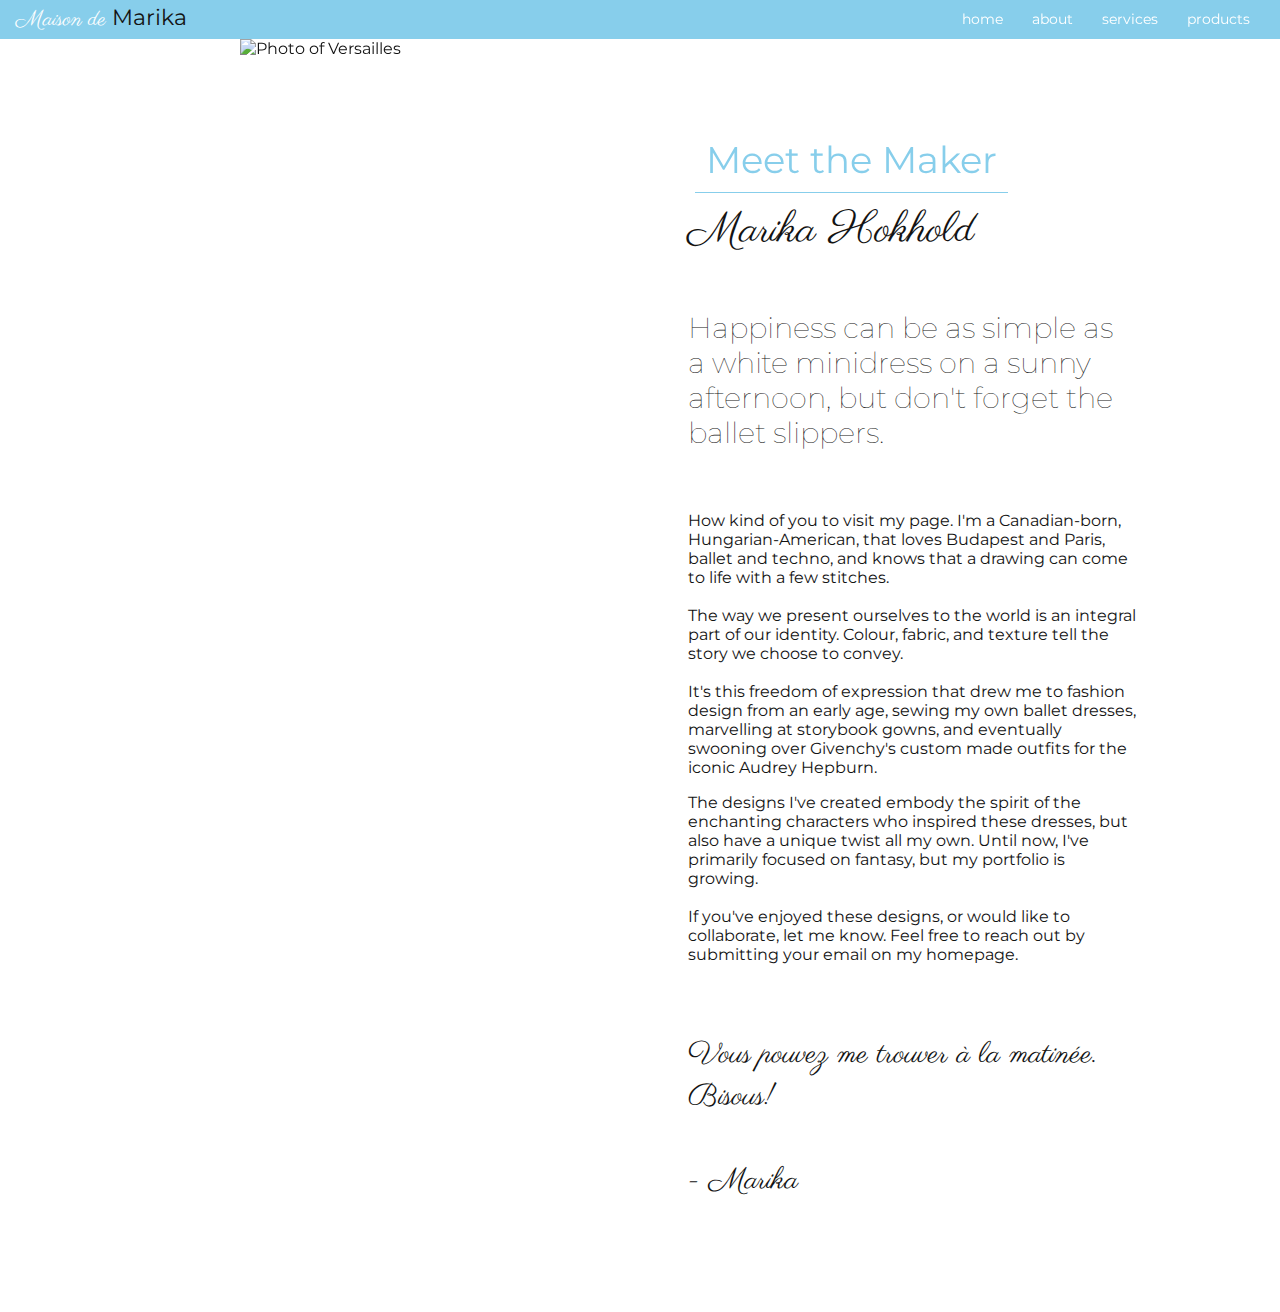
==== about.html @ b31ef6d5 "Fixed UI responsiveness and added new images" ====
<!DOCTYPE html>
<html lang="en">
<head>
    <meta charset="UTF-8">
    <meta http-equiv="X-UA-Compatible" content="IE=edge">
    <meta name="viewport" content="width=device-width, initial-scale=1.0">
    <title>Document</title>
    <link rel="stylesheet" href="css/main.css">
    <link rel="stylesheet" href="css/about.css">
</head>
<body>
    <div class="navbar">
        <div class="container">

            <a class="logo" href="#">Maison de<span> Marika</span></a>

            <div class="img-menu-cta">
                <img id="mobile-cta" src="images/menu.png" alt="Open menu">
            </div>

            <nav>
                <div class="img-menu-exit">
                    <img id="mobile-menu-exit" src="images/menu-exit.png" alt="Close menu">
                </div>

                <ul>
                    <li><a href="./index.html">home</a></li>
                    <li class="current"><a href="./about.html">about</a></li>
                    <li><a href="#">services</a></li>
                    <li><a href="#">products</a></li>
                </ul>
            </nav>

        </div>
    </div>

    <section class="bottom">

        <div class="right-col" id="right-col">
            <div class="h2"><h2><span>Meet the Maker</span>Marika Hokhold</h2></div>
            <p>
                <div id="p1" class="p1">
                    Happiness can be as simple as a white minidress on a sunny afternoon,
                    but don't forget the ballet slippers.
                </div>
                <div id="p2" class="p2">
                    How kind of you to visit my page. I'm a Canadian-born, Hungarian-American, 
                    that loves Budapest and Paris, ballet and techno, 
                    and knows that a drawing can come to life with a few stitches. 
                    <br>
                    <br>
                    The way we present ourselves to the world is an integral part of our identity. 
                    Colour, fabric, and texture tell the story we choose to convey.
                    <br>
                    <br>
                    It's this freedom of expression that drew me to fashion design from an early age,
                    sewing my own ballet dresses, marvelling at storybook gowns, and eventually
                    swooning over Givenchy's custom made outfits for the iconic Audrey Hepburn.
                </div>
                <div id="p3" class="p3">
                    The designs I've created embody the spirit of the enchanting characters who inspired these dresses,
                    but also have a unique twist all my own.  Until now, I've primarily focused on fantasy, but my portfolio is growing.
                    <br>
                    <br>
                    If you've enjoyed these designs, or would like to collaborate, let me know.
                    Feel free to reach out by submitting your email on my homepage.
                </div>
                <div id="p4" class="p4">
                    Vous pouvez me trouver à la matinée. Bisous!
                    <br>
                    <br>
                    - Marika
                </div>
            </p>
            
        </div>
        <!--<div class="imageGridOne" id="imageGridOne"></div> -->
        <div class="imageBox">
            <div class="versailles">
                <img id="versailles2" src="images/versailleportrait.jpg" alt="Photo of Versailles">
            </div>
            <div id="doll" class="doll">
                <img id="doll2" src="images/ADollinABigWorld.JPG" alt="Girl in France">
            </div>
        </div>
    </section>

    <script>

        let versailles = document.getElementById('versailles');
        let doll = document.getElementById('doll');
        let imageGridOne = document.getElementById('imageGridOne');
        let btn = document.getElementById('cta-btn');
        let overlay = document.getElementById('overlay');
        let rightCol = document.getElementById('right-Col');

        const mobileBtn = document.getElementById('mobile-cta')
            nav = document.querySelector('nav')
            mobileBtnExit = document.getElementById('mobile-menu-exit');

        mobileBtn.addEventListener('click', () => {
            nav.classList.add('menu-btn')
        });

        mobileBtnExit.addEventListener('click', () => {
            nav.classList.remove('menu-btn')
        });    

window.addEventListener("scroll", function() {
    var elementTarget = document.getElementById("p1");
    
    const currentScroll = window.pageYOffset;

    if (window.scrollY > (elementTarget.offsetTop + elementTarget.offsetHeight)) {

        doll.style.opacity = '1';

        /* versailles.style.animation = 'fadeIn 2s forwards';
        versailles.src = "images/img_2984.jpg"; */

       /* imageGridOne.style.display = 'grid'; 
        imageGridOne.style.opacity = '1';  */    
}
    if (window.scrollY < (elementTarget.offsetTop + elementTarget.offsetHeight)) {
        

        doll.style.opacity = '0';
    }
});

    </script>
</body>
</html>
---- css/main.css ----
/*  Phrase ideas: 
    Meet the Maker: Marika Klara Hokhold
    Creative Cuts: Wildly Wicked Ensemble for a Whisp of a Witch
    The Advent of the Alice Automata
    
    
*/

@import url('https://fonts.googleapis.com/css2?family=Cinzel&family=Josefin+Slab:wght@200;600&family=Montserrat:wght@100;200;400&family=Parisienne&display=swap');

/* Custom Properties */

:root {
    --leading: 2em;
    --secondaryColor: #131313;
}

/* Everything within curly braces {} is called a "rule set". */

body {
    font-family: 'Montserrat', sans-serif;
    color: #131313;
    margin: 0;
}

.hero-bg {
    background: #131313 url('../images/Eiffel1.png');
    background-position: 50% 83%;
    background-size: cover;
    background-repeat: no-repeat;
    background-attachment: fixed;
    color: white;
    text-align: center;
    padding: 0 0 4em;
    margin: 0;
}

header {
    padding: 1em 0;
}

.navbar {
    background-color: skyblue;
    margin: 0;
    padding: .2em 1em;
}

.logo {
    text-decoration: none;
    font-family: 'Parisienne', cursive;
    color: white;
    font-size: 1.4rem;
}

.logo span {
    font-family: 'Montserrat', sans-serif;
    color: var(--secondaryColor);
    font-weight: normal;
}

nav {
    display: none;
    position: fixed;
    z-index: 999;
    width: 50%;
    right: 0;
    top: 0;
    background: rgba(135,206,235, .9);
    height: 100vh;
    padding: 1em;
    text-align: right;
}

.container {
    display: flex;
    place-content: space-between;
}

nav.menu-btn {
    display: block;
}

/* Adding images to a div makes them easier to edit. */
.img-menu-cta {
    width: 5%;
    cursor: pointer;
}

.img-menu-exit {
    float: right;
    margin: .5em;
    cursor: pointer;
    width: 10%;
}

nav ul {
    list-style-type: none;
    margin-top: 5em;
    padding: 0;
}

nav ul li a{
    color: white;
    text-decoration: none;
    display: block; /* This is required for hyperlink elements, if you want to adding padding or margins! */
    padding: 1em;
    font-size: 1.3em;
    text-align: right;
}

nav ul li a:hover{
    font-weight: bold;
}

section {
    margin: 0 1em;
}

h1 {
    font-size: 3rem;
    padding: 0 .5em 0 .5em;
    margin: 1em -1em;
    font-family: 'Parisienne', cursive;
    font-weight: lighter;
    background-color: rgba(19,19,19, .5);
}

h1 span {
    font-family: 'Montserrat', sans-serif;
    font-size: 2.2rem;
    color: skyblue;
    display: block;
    position: relative;
    padding: .5em;
    z-index: 1;
}

h1 span::before {
    content: '';
    position: absolute;
    width: 8.7em;
    background-color: skyblue;
    height: 0.02em;
    bottom: 0.5em;
    z-index: -1;
    margin: -.3em;
}

.hero-bg p {
    font-weight: bold;
    margin: 0 1em 2em;
}

.form-container {
    margin: 2em -1em 0;
    padding: 2em 1em 1em;
}

label {
    font-family: 'Parisienne', cursive;
    background-color:  rgba(19,19,19, .5);
    border-radius: 3em;
    color: skyblue;
    font-weight: normal;
    display: block;
    margin-bottom: .5em;
    font-size: 2em;
}

input[type=text] {
    border: 1px solid #707070;
    width: 100%;
    padding: .4em 0;
    border-radius: 3em;
    font-size: 1.2em;
    text-align: center;
    outline: none;
}

input[type=button] {
    font-family: 'Montserrat', sans-serif;
    background-color: skyblue;
    color: white;
    border: 1px solid skyblue;
    width: 100%;
    letter-spacing: .11em;
    padding: .4em 0;
    border-radius: 3em;
    font-size: 1.2em;
    cursor: pointer;
    margin: 1em 0;
    outline: none;
}

input[type=button]:hover {
    background-color: white;
    color: skyblue;
    opacity: 87%;
}

.bottom {
    margin: 0;
}

.right-col {
    text-align: center;
    margin: 3em 1em;
    padding: 2em;
}



img {
    width: 100%;
}

p {
    line-height: var(--leading);
}

/* overlay to fade in on click */
.overlay {
    position: absolute;
    height: 150vh;
    width: 100%;
    background: rgba(0,0,0,.9);
    z-index: 1;
    place-content: center;
    color: white;
    display: none;
    opacity: 0;
}

.overlay h3 {
    font-family: 'Parisienne', cursive;
    font-size: 2.5em;
    font-weight: lighter;
    color: skyblue;
}

.animate-overlay {
    animation: overlay 3s forwards;
}


@media (min-width: 626px) {

    h1 {
        font-size: 3.5rem;
    }
    .img-menu-cta, .img-menu-exit {
        display: none;
    }
    .navbar .container {
        display: grid;
        grid-template-columns: 180px auto;
    }
    .navbar nav {
        display: flex;
        justify-content: space-between;
        background: none;
        position: unset;
        height: auto;
        width: 100%;
        padding: 0;
    }
    ul {
        display: flex;
    }

    nav ul li a{
        margin: 0;
        font-size: .9em;
        padding: .5em 1em;
    }
    nav ul {
        margin: 0;
    }

    .form-container {
        display: block;
        margin-left: auto;
        margin-right: auto;
        width: 70%;
  

    }
    


    
    
}

@media (min-width: 930px) {
    section {
        margin: 0 6em;
    } 
    .img-menu-cta {
        width: 2%;
    }   
    .img-menu-exit {
        margin: .5em;
        width: 7%;
    }
    .hero-bg {
        text-align: left;
    }
    .hero-bg p {
        margin: 0 0 3em;
        padding-right: 1em;
    }
    .hero-bg section {
        width: 50%;
    }
    h1 {
        font-size: 3.5em;
        margin: .7em 0 1em;
        border-radius: .5em;  
        padding: 0;   
    }
    h1 span {
        font-size: 2.7rem;
    }
    .form-container {
        margin: 2em -4em 2em 0;
        padding: 1em 1em 1em 1em;
        border-radius: .5em;
    }

    /* Research flex box and grids in css. */
    form {
        display: block;
        
    }
    .form-left {
      
    }
    label {
        margin: 0;
        font-size: 1.8em;
        margin-bottom: .5em;
    }
    input[type=text] {

    }
    input[type=button] {

    }
    .hero-bg p {
        margin-bottom: 0;
        width: 80%;
    }

    section.bottom {
        display: grid;
        grid-template-columns: repeat(2,50%);
        grid-template-areas: 
            "portrait content";
    }

    .right-col {
        grid-area: content;
        text-align: left;
    }

    .p1 {
        color: blueviolet;
        margin: 3em 0;
    }


    .imageBox {
      /*  position: relative;
        display: grid; */
        grid-area: portrait;
        position: sticky;
        position: -webkit-sticky;
        height: 100vh;
        width: 50vw;


        top: 0;
        margin: 0;
        display: flex;
        justify-content: center;
        align-items: center;

       
    }

    .versailles {
        position: relative;
        display: flex;
        height: 100vh;
    }

    .versailles img {
        object-fit: contain;
    }

    .doll {
        position: absolute;
        display: flex;
        height: 100vh;
        opacity: 0;
        
    }

    .doll img {
        object-fit: contain;
    }



}

@media (min-width: 1350px) {

    .form-container {
        width: 50%;
    }
}

.top {
    animation: fadeIn 2s forwards;
}

@keyframes fadeIn {
    from {
        opacity: 0;
        transform: translateY(-2em);
    }
    to {
        opacity: 1;
        transform: translateY(0);
    }
}

@keyframes overlay {
    0% {
        opacity: 0;
    }
    30% {
        opacity: 1;
    }
    70% {
        opacity: 1;
    }
    100% {
        opacity: 0;
    }
}
---- css/about.css ----
h2 {
    padding: 0 1em;
    font-size: 2.7rem;
    padding-bottom: .8em;
    margin: 0 -1em;
    font-family: 'Parisienne', cursive;
    font-weight: lighter;

}

h2 span {
    font-family: 'Montserrat', sans-serif;
    font-size: 2.3rem;
    font-weight: normal;
    color: skyblue;
    display: block;
    position: relative;
    padding: .5em;
    z-index: 1;
}

h2 span::before {
    content: '';
    position: absolute;
    width: 8.5em;
    background-color: skyblue;
    height: 0.02em;
    bottom: 0.5em;
    z-index: -1;
    margin: -.3em;
}

.p1 {
    font-weight: lighter;
    color: #131313;
    font-size: 1.8em;
    margin: 0;
    padding: 0;
}
.p2 {
    margin-top: 3.8em;
}
.p3 {
    margin: 1em 0;
}
.p4 {
    font-family: 'Parisienne', cursive;
    font-weight: normal;
    font-size: 1.9em;
    padding-top: 1.3em;
    margin: 1em 0;
}

@media (min-width: 930px) {
    .right-col {
        padding-right: 8em;
    }
}

.h2 {
    animation: fadeIn 2s forwards;
}

@keyframes fadeIn {
    from {
        opacity: 0;
        transform: translateY(-2em);
    }
    to {
        opacity: 1;
        transform: translateY(0);
    }
}
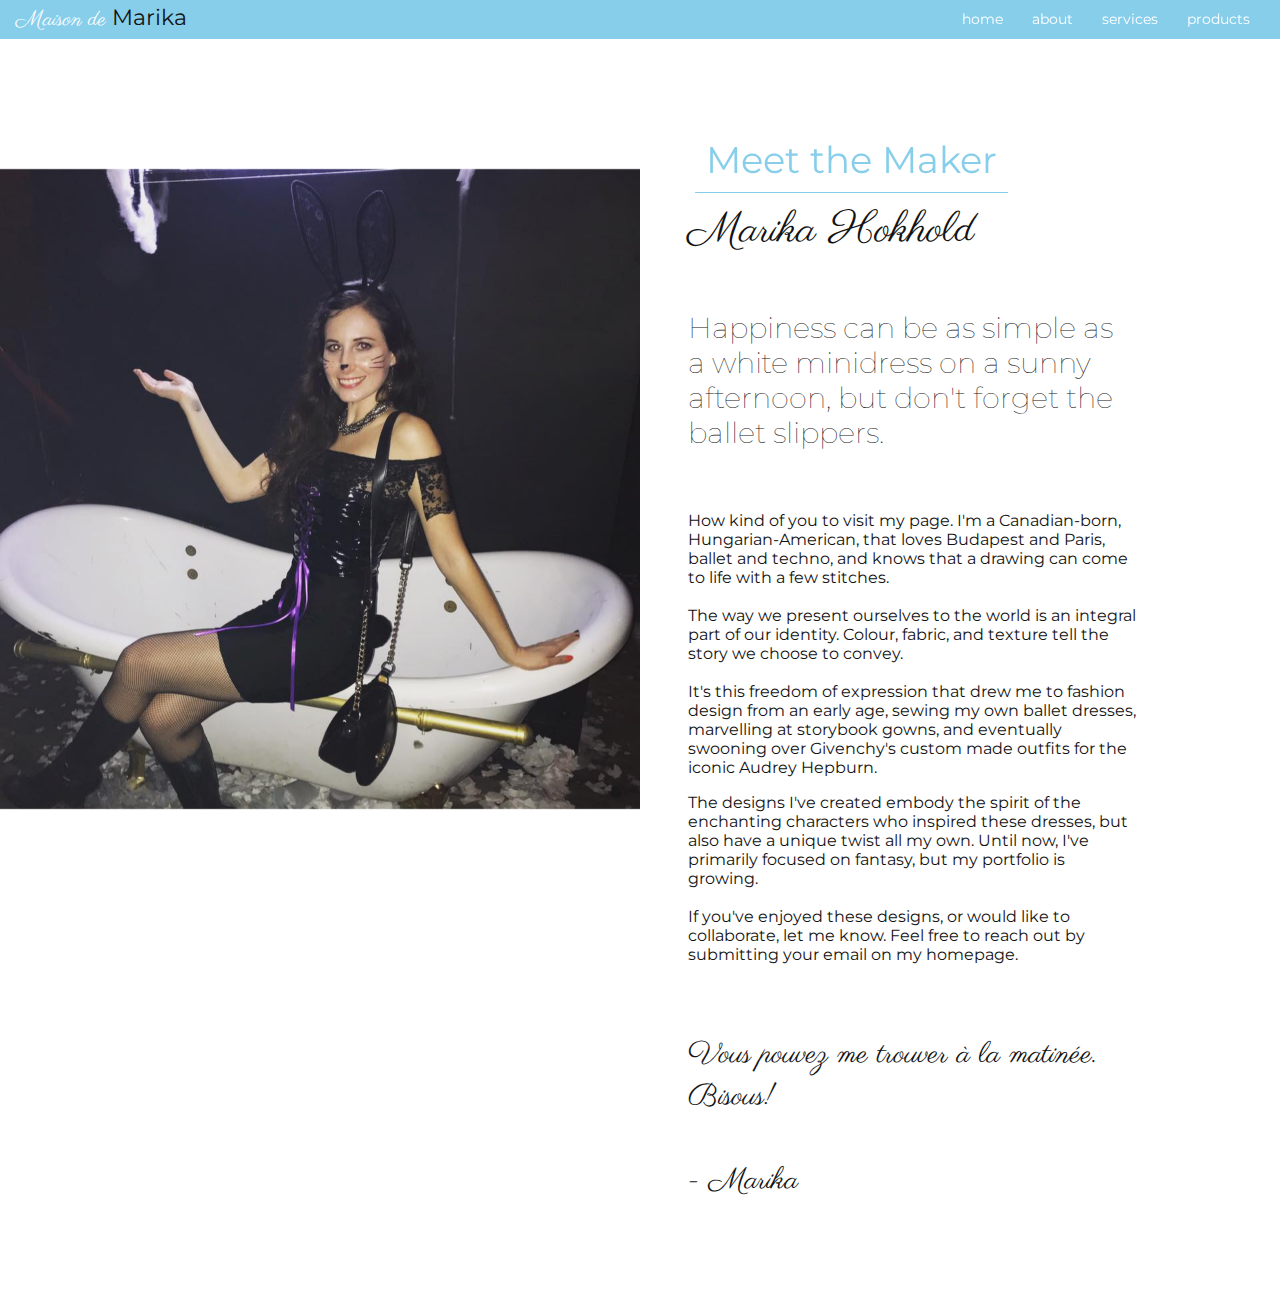
==== commit 787d29c5: "Editing margins for phone screen views" ====
--- a/about.html
+++ b/about.html
@@ -12,7 +12,7 @@
     <div class="navbar">
         <div class="container">
 
-            <a class="logo" href="#">Maison de<span> Marika</span></a>
+            <a class="logo" href="./index.html">Maison de<span> Marika</span></a>
 
             <div class="img-menu-cta">
                 <img id="mobile-cta" src="images/menu.png" alt="Open menu">
@@ -77,13 +77,14 @@
         <!--<div class="imageGridOne" id="imageGridOne"></div> -->
         <div class="imageBox">
             <div class="versailles">
-                <img id="versailles2" src="images/versailleportrait.jpg" alt="Photo of Versailles">
+                <img id="versailles2" src="images/VinylBunny.jpg" alt="Photo of Versailles">
             </div>
             <div id="doll" class="doll">
                 <img id="doll2" src="images/ADollinABigWorld.JPG" alt="Girl in France">
             </div>
         </div>
     </section>
+
 
     <script>
 
--- a/css/main.css
+++ b/css/main.css
@@ -2,6 +2,11 @@
     Meet the Maker: Marika Klara Hokhold
     Creative Cuts: Wildly Wicked Ensemble for a Whisp of a Witch
     The Advent of the Alice Automata
+    Beyond the Black forest
+    Keep an ace up your sleeve, but don't lose your head!
+    The Fantasy Collection
+    Daring designs to slip through the looking glass and beyond.
+    Follow this rabbit, and say hello to Red Queen in vinyl and black lace.
     
     
 */
@@ -31,7 +36,7 @@
     background-attachment: fixed;
     color: white;
     text-align: center;
-    padding: 0 0 4em;
+    padding: 0;
     margin: 0;
 }
 
@@ -286,10 +291,6 @@
 
     }
     
-
-
-    
-    
 }
 
 @media (min-width: 930px) {
@@ -305,6 +306,7 @@
     }
     .hero-bg {
         text-align: left;
+        background-position: 50% 83%;
     }
     .hero-bg p {
         margin: 0 0 3em;
@@ -323,7 +325,7 @@
         font-size: 2.7rem;
     }
     .form-container {
-        margin: 2em -4em 2em 0;
+        margin: 2em -4em 0 0;
         padding: 1em 1em 1em 1em;
         border-radius: .5em;
     }
@@ -450,4 +452,27 @@
     100% {
         opacity: 0;
     }
-}+}
+
+@keyframes darken {
+    0% {
+        filter: grayscale(30%);
+    }
+    30% {
+        filter: grayscale(70%);
+    }
+    50% {
+        filter: grayscale(80%);
+      
+    }
+    70% {
+        filter: grayscale(90%);
+       
+
+    }
+    100% {
+        filter: grayscale(0%);
+       
+        background: #131313;
+    }
+  }